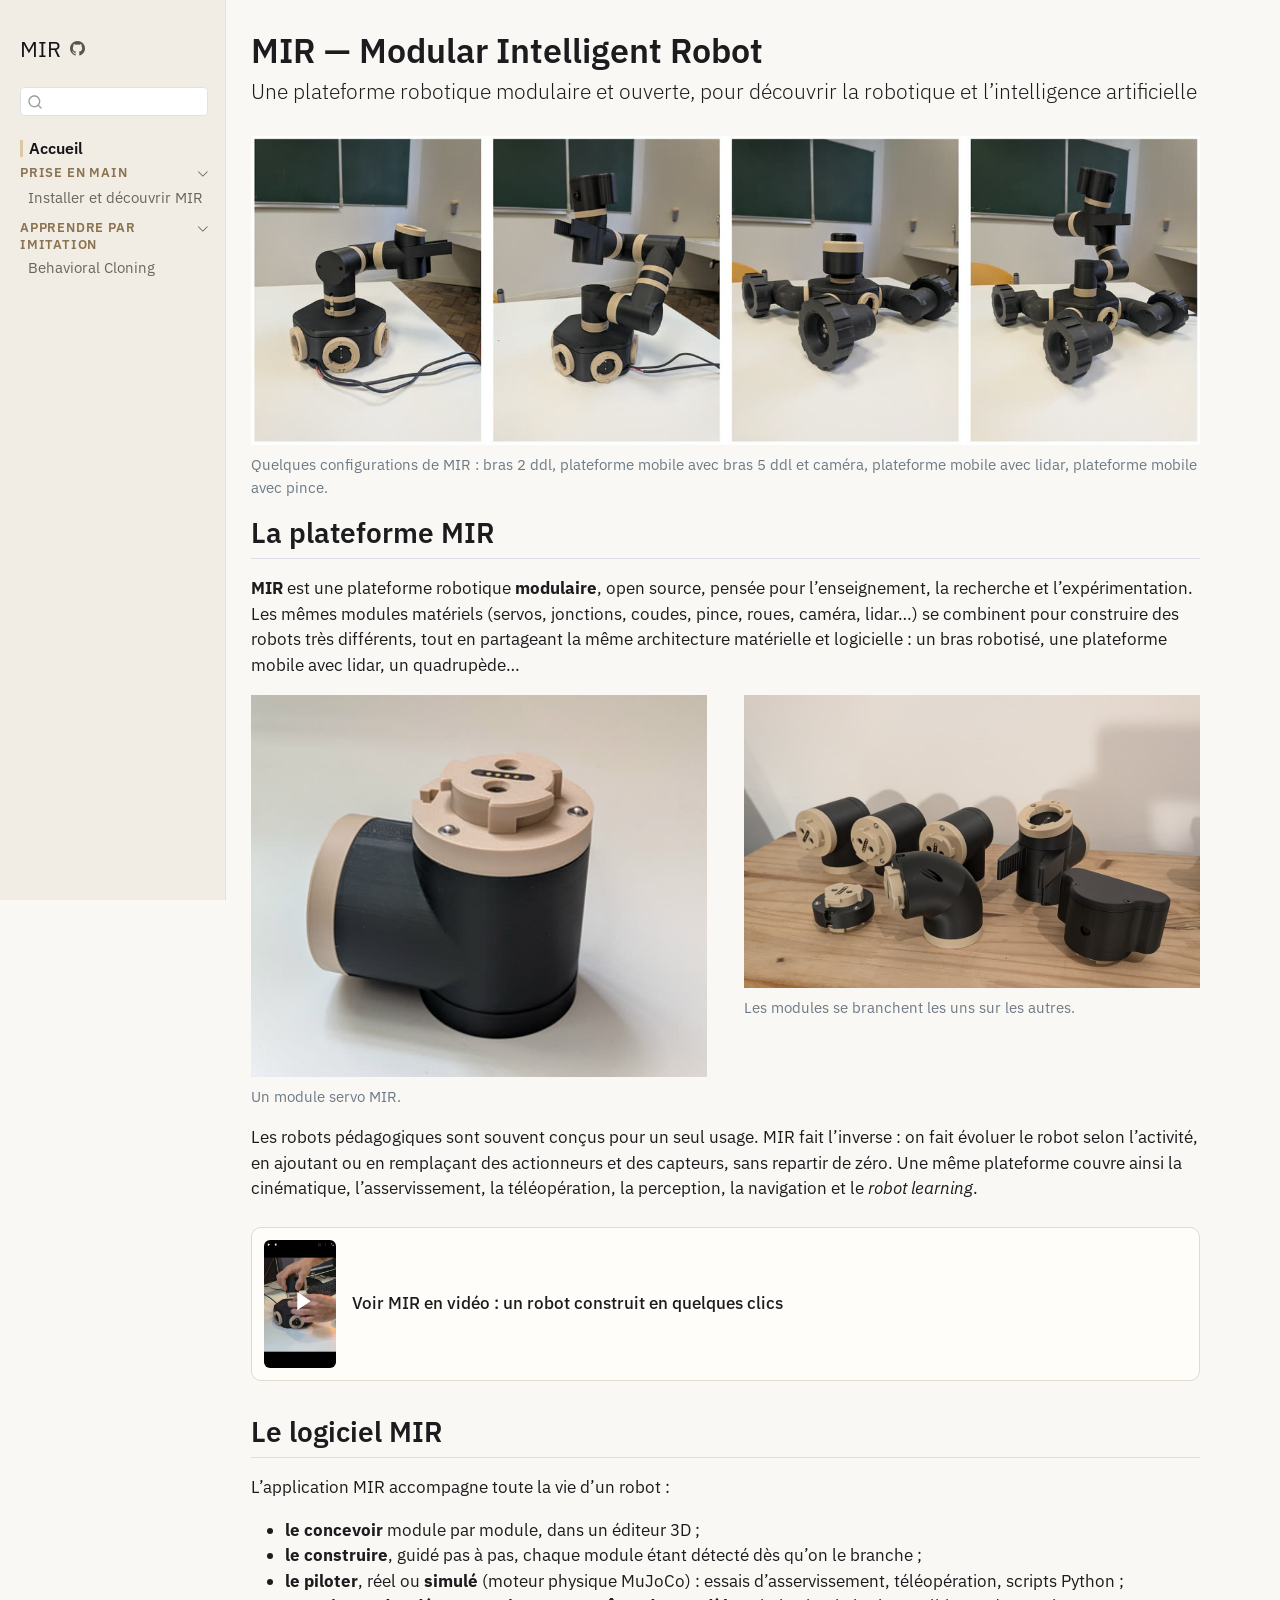
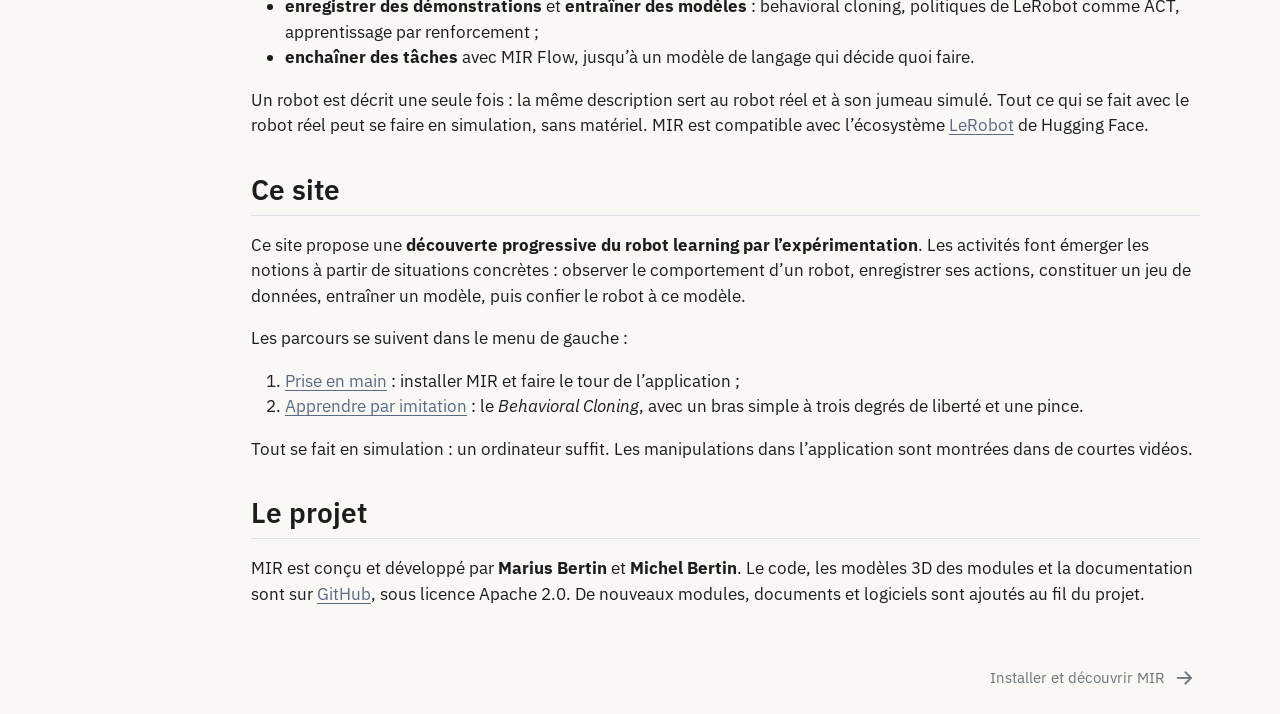
==== index.html @ 335e4a7c "Site internet de MIR (généré par Quarto depuis mir/site)" ====
<!DOCTYPE html>
<html xmlns="http://www.w3.org/1999/xhtml" lang="fr" xml:lang="fr"><head>

<meta charset="utf-8">
<meta name="generator" content="quarto-1.10.19">

<meta name="viewport" content="width=device-width, initial-scale=1.0, user-scalable=yes">


<title>MIR — Modular Intelligent Robot – MIR</title>
<style>
/* Default styles provided by pandoc.
** See https://pandoc.org/MANUAL.html#variables-for-html for config info.
*/
span.smallcaps{font-variant: small-caps;}
div.columns{display: flex; gap: 1.5em;}
div.column{flex: auto;}
@media screen {
div.columns{gap: min(4vw, 1.5em);}
div.column{overflow-x: auto;}
}
div.hanging-indent{margin-left: 1.5em; text-indent: -1.5em;}
ul.task-list{list-style: none;}
ul.task-list li input[type="checkbox"] {
  width: 0.8em;
  margin: 0 0.8em 0.2em -1em; /* quarto-specific, see https://github.com/quarto-dev/quarto-cli/issues/4556 */ 
  vertical-align: middle;
}
</style>


<script src="site_libs/quarto-nav/quarto-nav.js"></script>
<script src="site_libs/quarto-nav/headroom.min.js"></script>
<script src="site_libs/clipboard/clipboard.min.js"></script>
<script src="site_libs/quarto-search/autocomplete.umd.js"></script>
<script src="site_libs/quarto-search/fuse.min.js"></script>
<script src="site_libs/quarto-search/quarto-search.js"></script>
<meta name="quarto:offset" content="./">
<link href="./prise-en-main.html" rel="next">
<script src="site_libs/quarto-html/quarto.js" type="module"></script>
<script src="site_libs/quarto-html/tabsets/tabsets.js" type="module"></script>
<script src="site_libs/quarto-html/popper.min.js"></script>
<script src="site_libs/quarto-html/tippy.umd.min.js"></script>
<script src="site_libs/quarto-html/anchor.min.js"></script>
<link href="site_libs/quarto-html/tippy.css" rel="stylesheet">
<link href="site_libs/quarto-html/quarto-syntax-highlighting-bf27225e3a48a9273f3daa8f8e829971.css" rel="stylesheet" id="quarto-text-highlighting-styles">
<script src="site_libs/bootstrap/bootstrap.min.js"></script>
<link href="site_libs/bootstrap/bootstrap-icons.css" rel="stylesheet">
<link href="site_libs/bootstrap/bootstrap-1bdbca75b362e6c5a8c09207907ff998.min.css" rel="stylesheet" append-hash="true" id="quarto-bootstrap" data-mode="light">
<script id="quarto-search-options" type="application/json">{
  "location": "sidebar",
  "copy-button": false,
  "collapse-after": 3,
  "panel-placement": "start",
  "type": "textbox",
  "limit": 50,
  "keyboard-shortcut": [
    "f",
    "/",
    "s"
  ],
  "show-item-context": false,
  "language": {
    "search-no-results-text": "Pas de résultats",
    "search-matching-documents-text": "documents trouvés",
    "search-copy-link-title": "Copier le lien vers la recherche",
    "search-hide-matches-text": "Cacher les correspondances additionnelles",
    "search-more-match-text": "correspondance de plus dans ce document",
    "search-more-matches-text": "correspondances de plus dans ce document",
    "search-clear-button-title": "Effacer",
    "search-text-placeholder": "",
    "search-detached-cancel-button-title": "Annuler",
    "search-submit-button-title": "Envoyer",
    "search-label": "Recherche"
  }
}</script>


<link rel="stylesheet" href="styles.css">
</head>

<body class="nav-sidebar docked fullcontent quarto-light">

<div id="quarto-search-results"></div>
  <header id="quarto-header" class="headroom fixed-top">
  <nav class="quarto-secondary-nav">
    <div class="container-fluid d-flex">
      <button type="button" class="quarto-btn-toggle btn" data-bs-toggle="collapse" role="button" data-bs-target=".quarto-sidebar-collapse-item" aria-controls="quarto-sidebar" aria-expanded="false" aria-label="Basculer la barre latérale" onclick="if (window.quartoToggleHeadroom) { window.quartoToggleHeadroom(); }">
        <i class="bi bi-layout-text-sidebar-reverse"></i>
      </button>
        <nav class="quarto-page-breadcrumbs" aria-label="breadcrumb"><ol class="breadcrumb"><li class="breadcrumb-item"><a href="./index.html">Accueil</a></li></ol></nav>
        <a class="flex-grow-1" role="navigation" data-bs-toggle="collapse" data-bs-target=".quarto-sidebar-collapse-item" aria-controls="quarto-sidebar" aria-expanded="false" aria-label="Basculer la barre latérale" onclick="if (window.quartoToggleHeadroom) { window.quartoToggleHeadroom(); }">      
        </a>
      <button type="button" class="btn quarto-search-button" aria-label="Recherche" onclick="window.quartoOpenSearch();">
        <i class="bi bi-search"></i>
      </button>
    </div>
  </nav>
</header>
<!-- content -->
<div id="quarto-content" class="quarto-container page-columns page-rows-contents page-layout-article">
<!-- sidebar -->
  <nav id="quarto-sidebar" class="sidebar collapse collapse-horizontal quarto-sidebar-collapse-item sidebar-navigation docked overflow-auto">
    <div class="pt-lg-2 mt-2 text-left sidebar-header">
    <div class="sidebar-title mb-0 py-0">
      <a href="./">MIR</a> 
        <div class="sidebar-tools-main">
    <a href="https://github.com/MariusBrtn/mir" title="Code source" class="quarto-navigation-tool px-1" aria-label="Code source"><i class="bi bi-github"></i></a>
</div>
    </div>
      </div>
        <div class="mt-2 flex-shrink-0 align-items-center">
        <div class="sidebar-search">
        <div id="quarto-search" class="" title="Recherche"></div>
        </div>
        </div>
    <div class="sidebar-menu-container"> 
    <ul class="list-unstyled mt-1">
        <li class="sidebar-item">
  <div class="sidebar-item-container"> 
  <a href="./index.html" class="sidebar-item-text sidebar-link active">
 <span class="menu-text">Accueil</span></a>
  </div>
</li>
        <li class="sidebar-item sidebar-item-section">
      <div class="sidebar-item-container"> 
            <a class="sidebar-item-text sidebar-link text-start" data-bs-toggle="collapse" data-bs-target="#quarto-sidebar-section-1" role="navigation" aria-expanded="true">
 <span class="menu-text">Prise en main</span></a>
          <a class="sidebar-item-toggle text-start" data-bs-toggle="collapse" data-bs-target="#quarto-sidebar-section-1" role="navigation" aria-expanded="true" aria-label="Basculer la section">
            <i class="bi bi-chevron-right ms-2"></i>
          </a> 
      </div>
      <ul id="quarto-sidebar-section-1" class="collapse list-unstyled sidebar-section depth1 show">  
          <li class="sidebar-item">
  <div class="sidebar-item-container"> 
  <a href="./prise-en-main.html" class="sidebar-item-text sidebar-link">
 <span class="menu-text">Installer et découvrir MIR</span></a>
  </div>
</li>
      </ul>
  </li>
        <li class="sidebar-item sidebar-item-section">
      <div class="sidebar-item-container"> 
            <a class="sidebar-item-text sidebar-link text-start" data-bs-toggle="collapse" data-bs-target="#quarto-sidebar-section-2" role="navigation" aria-expanded="true">
 <span class="menu-text">Apprendre par imitation</span></a>
          <a class="sidebar-item-toggle text-start" data-bs-toggle="collapse" data-bs-target="#quarto-sidebar-section-2" role="navigation" aria-expanded="true" aria-label="Basculer la section">
            <i class="bi bi-chevron-right ms-2"></i>
          </a> 
      </div>
      <ul id="quarto-sidebar-section-2" class="collapse list-unstyled sidebar-section depth1 show">  
          <li class="sidebar-item">
  <div class="sidebar-item-container"> 
  <a href="./behavioral-cloning.html" class="sidebar-item-text sidebar-link">
 <span class="menu-text">Behavioral Cloning</span></a>
  </div>
</li>
      </ul>
  </li>
    </ul>
    </div>
</nav>
<div id="quarto-sidebar-glass" class="quarto-sidebar-collapse-item" data-bs-toggle="collapse" data-bs-target=".quarto-sidebar-collapse-item"></div>
<!-- margin-sidebar -->
    
<!-- main -->
<main class="content" id="quarto-document-content">

<header id="title-block-header" class="quarto-title-block default">
<div class="quarto-title">
<h1 class="title">MIR — Modular Intelligent Robot</h1>
<p class="subtitle lead">Une plateforme robotique modulaire et ouverte, pour découvrir la robotique et l’intelligence artificielle</p>
</div>



<div class="quarto-title-meta">

    
  
    
  </div>
  


</header>


<div class="quarto-figure quarto-figure-center">
<figure class="figure">
<p><img src="images/configurations.jpg" class="img-fluid figure-img"></p>
<figcaption>Quelques configurations de MIR : bras 2 ddl, plateforme mobile avec bras 5 ddl et caméra, plateforme mobile avec lidar, plateforme mobile avec pince.</figcaption>
</figure>
</div>
<section id="la-plateforme-mir" class="level2">
<h2 class="anchored" data-anchor-id="la-plateforme-mir">La plateforme MIR</h2>
<p><strong>MIR</strong> est une plateforme robotique <strong>modulaire</strong>, open source, pensée pour l’enseignement, la recherche et l’expérimentation. Les mêmes modules matériels (servos, jonctions, coudes, pince, roues, caméra, lidar…) se combinent pour construire des robots très différents, tout en partageant la même architecture matérielle et logicielle : un bras robotisé, une plateforme mobile avec lidar, un quadrupède…</p>
<div class="columns">
<div class="column" style="width:48%;">
<div class="quarto-figure quarto-figure-center">
<figure class="figure">
<p><img src="images/module.jpg" class="img-fluid figure-img"></p>
<figcaption>Un module servo MIR.</figcaption>
</figure>
</div>
</div><div class="column" style="width:4%;">

</div><div class="column" style="width:48%;">
<div class="quarto-figure quarto-figure-center">
<figure class="figure">
<p><img src="images/modules.jpg" class="img-fluid figure-img"></p>
<figcaption>Les modules se branchent les uns sur les autres.</figcaption>
</figure>
</div>
</div>
</div>
<p>Les robots pédagogiques sont souvent conçus pour un seul usage. MIR fait l’inverse : on fait évoluer le robot selon l’activité, en ajoutant ou en remplaçant des actionneurs et des capteurs, sans repartir de zéro. Une même plateforme couvre ainsi la cinématique, l’asservissement, la téléopération, la perception, la navigation et le <em>robot learning</em>.</p>
<p><a href="https://youtube.com/shorts/KHZeTSOmVA4" class="video-presentation"> <img src="images/video_presentation.jpg" alt="Vidéo de présentation de MIR"> <span>Voir MIR en vidéo : un robot construit en quelques clics</span> </a></p>
</section>
<section id="le-logiciel-mir" class="level2">
<h2 class="anchored" data-anchor-id="le-logiciel-mir">Le logiciel MIR</h2>
<p>L’application MIR accompagne toute la vie d’un robot :</p>
<ul>
<li><strong>le concevoir</strong> module par module, dans un éditeur 3D ;</li>
<li><strong>le construire</strong>, guidé pas à pas, chaque module étant détecté dès qu’on le branche ;</li>
<li><strong>le piloter</strong>, réel ou <strong>simulé</strong> (moteur physique MuJoCo) : essais d’asservissement, téléopération, scripts Python ;</li>
<li><strong>enregistrer des démonstrations</strong> et <strong>entraîner des modèles</strong> : behavioral cloning, politiques de LeRobot comme ACT, apprentissage par renforcement ;</li>
<li><strong>enchaîner des tâches</strong> avec MIR Flow, jusqu’à un modèle de langage qui décide quoi faire.</li>
</ul>
<p>Un robot est décrit une seule fois : la même description sert au robot réel et à son jumeau simulé. Tout ce qui se fait avec le robot réel peut se faire en simulation, sans matériel. MIR est compatible avec l’écosystème <a href="https://github.com/huggingface/lerobot">LeRobot</a> de Hugging Face.</p>
</section>
<section id="ce-site" class="level2">
<h2 class="anchored" data-anchor-id="ce-site">Ce site</h2>
<p>Ce site propose une <strong>découverte progressive du robot learning par l’expérimentation</strong>. Les activités font émerger les notions à partir de situations concrètes : observer le comportement d’un robot, enregistrer ses actions, constituer un jeu de données, entraîner un modèle, puis confier le robot à ce modèle.</p>
<p>Les parcours se suivent dans le menu de gauche :</p>
<ol type="1">
<li><strong><a href="./prise-en-main.html">Prise en main</a></strong> : installer MIR et faire le tour de l’application ;</li>
<li><strong><a href="./behavioral-cloning.html">Apprendre par imitation</a></strong> : le <em>Behavioral Cloning</em>, avec un bras simple à trois degrés de liberté et une pince.</li>
</ol>
<p>Tout se fait en simulation : un ordinateur suffit. Les manipulations dans l’application sont montrées dans de courtes vidéos.</p>
</section>
<section id="le-projet" class="level2">
<h2 class="anchored" data-anchor-id="le-projet">Le projet</h2>
<p>MIR est conçu et développé par <strong>Marius Bertin</strong> et <strong>Michel Bertin</strong>. Le code, les modèles 3D des modules et la documentation sont sur <a href="https://github.com/MariusBrtn/mir">GitHub</a>, sous licence Apache 2.0. De nouveaux modules, documents et logiciels sont ajoutés au fil du projet.</p>


</section>

</main> <!-- /main -->
<script id="quarto-html-after-body" type="application/javascript">
  window.document.addEventListener("DOMContentLoaded", function (event) {
    const icon = "";
    const anchorJS = new window.AnchorJS();
    anchorJS.options = {
      placement: 'right',
      icon: icon
    };
    anchorJS.add('.anchored');
    const isCodeAnnotation = (el) => {
      for (const clz of el.classList) {
        if (clz.startsWith('code-annotation-')) {                     
          return true;
        }
      }
      return false;
    }
    const onCopySuccess = function(e) {
      // button target
      const button = e.trigger;
      // don't keep focus
      button.blur();
      // flash "checked"
      button.classList.add('code-copy-button-checked');
      var currentTitle = button.getAttribute("title");
      button.setAttribute("title", "Copié");
      let tooltip;
      if (window.bootstrap) {
        button.setAttribute("data-bs-toggle", "tooltip");
        button.setAttribute("data-bs-placement", "left");
        button.setAttribute("data-bs-title", "Copié");
        tooltip = new bootstrap.Tooltip(button, 
          { trigger: "manual", 
            customClass: "code-copy-button-tooltip",
            offset: [0, -8]});
        tooltip.show();    
      }
      setTimeout(function() {
        if (tooltip) {
          tooltip.hide();
          button.removeAttribute("data-bs-title");
          button.removeAttribute("data-bs-toggle");
          button.removeAttribute("data-bs-placement");
        }
        button.setAttribute("title", currentTitle);
        button.classList.remove('code-copy-button-checked');
      }, 1000);
      // clear code selection
      e.clearSelection();
    }
    const getTextToCopy = function(trigger) {
      const outerScaffold = trigger.parentElement.cloneNode(true);
      const codeEl = outerScaffold.querySelector('code');
      for (const childEl of codeEl.children) {
        if (isCodeAnnotation(childEl)) {
          childEl.remove();
        }
      }
      return codeEl.innerText;
    }
    const clipboard = new window.ClipboardJS('.code-copy-button:not([data-in-quarto-modal])', {
      text: getTextToCopy
    });
    clipboard.on('success', onCopySuccess);
    if (window.document.getElementById('quarto-embedded-source-code-modal')) {
      const clipboardModal = new window.ClipboardJS('.code-copy-button[data-in-quarto-modal]', {
        text: getTextToCopy,
        container: window.document.getElementById('quarto-embedded-source-code-modal')
      });
      clipboardModal.on('success', onCopySuccess);
    }
      var localhostRegex = new RegExp(/^(?:http|https):\/\/localhost\:?[0-9]*\//);
      var mailtoRegex = new RegExp(/^mailto:/);
        var filterRegex = new RegExp('/' + window.location.host + '/');
      var isInternal = (href) => {
          return filterRegex.test(href) || localhostRegex.test(href) || mailtoRegex.test(href);
      }
      // Inspect non-navigation links and adorn them if external
     var links = window.document.querySelectorAll('a[href]:not(.nav-link):not(.navbar-brand):not(.toc-action):not(.sidebar-link):not(.sidebar-item-toggle):not(.pagination-link):not(.no-external):not([aria-hidden]):not(.dropdown-item):not(.quarto-navigation-tool):not(.about-link)');
      for (var i=0; i<links.length; i++) {
        const link = links[i];
        if (!isInternal(link.href)) {
          // undo the damage that might have been done by quarto-nav.js in the case of
          // links that we want to consider external
          if (link.dataset.originalHref !== undefined) {
            link.href = link.dataset.originalHref;
          }
        }
      }
    function tippyHover(el, contentFn, onTriggerFn, onUntriggerFn) {
      const config = {
        allowHTML: true,
        maxWidth: 500,
        delay: 100,
        arrow: false,
        appendTo: function(el) {
            return el.parentElement;
        },
        interactive: true,
        interactiveBorder: 10,
        theme: 'quarto',
        placement: 'bottom-start',
      };
      if (contentFn) {
        config.content = contentFn;
      }
      if (onTriggerFn) {
        config.onTrigger = onTriggerFn;
      }
      if (onUntriggerFn) {
        config.onUntrigger = onUntriggerFn;
      }
      window.tippy(el, config); 
    }
    const noterefs = window.document.querySelectorAll('a[role="doc-noteref"]');
    for (var i=0; i<noterefs.length; i++) {
      const ref = noterefs[i];
      tippyHover(ref, function() {
        // use id or data attribute instead here
        let href = ref.getAttribute('data-footnote-href') || ref.getAttribute('href');
        try { href = new URL(href).hash; } catch {}
        const id = href.replace(/^#\/?/, "");
        const note = window.document.getElementById(id);
        if (note) {
          return note.innerHTML;
        } else {
          return "";
        }
      });
    }
    const xrefs = window.document.querySelectorAll('a.quarto-xref');
    const processXRef = (id, note) => {
      // Strip column container classes
      const stripColumnClz = (el) => {
        el.classList.remove("page-full", "page-columns");
        if (el.children) {
          for (const child of el.children) {
            stripColumnClz(child);
          }
        }
      }
      stripColumnClz(note)
      if (id === null || id.startsWith('sec-')) {
        // Special case sections, only their first couple elements
        const container = document.createElement("div");
        if (note.children && note.children.length > 2) {
          container.appendChild(note.children[0].cloneNode(true));
          for (let i = 1; i < note.children.length; i++) {
            const child = note.children[i];
            if (child.tagName === "P" && child.innerText === "") {
              continue;
            } else {
              container.appendChild(child.cloneNode(true));
              break;
            }
          }
          if (window.Quarto?.typesetMath) {
            window.Quarto.typesetMath(container);
          }
          return container.innerHTML
        } else {
          if (window.Quarto?.typesetMath) {
            window.Quarto.typesetMath(note);
          }
          return note.innerHTML;
        }
      } else {
        // Remove any anchor links if they are present
        const anchorLink = note.querySelector('a.anchorjs-link');
        if (anchorLink) {
          anchorLink.remove();
        }
        if (window.Quarto?.typesetMath) {
          window.Quarto.typesetMath(note);
        }
        if (note.classList.contains("callout")) {
          return note.outerHTML;
        } else {
          return note.innerHTML;
        }
      }
    }
    for (var i=0; i<xrefs.length; i++) {
      const xref = xrefs[i];
      tippyHover(xref, undefined, function(instance) {
        instance.disable();
        let url = xref.getAttribute('href');
        let hash = undefined; 
        if (url.startsWith('#')) {
          hash = url;
        } else {
          try { hash = new URL(url).hash; } catch {}
        }
        if (hash) {
          const id = hash.replace(/^#\/?/, "");
          const note = window.document.getElementById(id);
          if (note !== null) {
            try {
              const html = processXRef(id, note.cloneNode(true));
              instance.setContent(html);
            } finally {
              instance.enable();
              instance.show();
            }
          } else {
            // See if we can fetch this
            fetch(url.split('#')[0])
            .then(res => res.text())
            .then(html => {
              const parser = new DOMParser();
              const htmlDoc = parser.parseFromString(html, "text/html");
              const note = htmlDoc.getElementById(id);
              if (note !== null) {
                const html = processXRef(id, note);
                instance.setContent(html);
              } 
            }).finally(() => {
              instance.enable();
              instance.show();
            });
          }
        } else {
          // See if we can fetch a full url (with no hash to target)
          // This is a special case and we should probably do some content thinning / targeting
          fetch(url)
          .then(res => res.text())
          .then(html => {
            const parser = new DOMParser();
            const htmlDoc = parser.parseFromString(html, "text/html");
            const note = htmlDoc.querySelector('main.content');
            if (note !== null) {
              // This should only happen for chapter cross references
              // (since there is no id in the URL)
              // remove the first header
              if (note.children.length > 0 && note.children[0].tagName === "HEADER") {
                note.children[0].remove();
              }
              const html = processXRef(null, note);
              instance.setContent(html);
            } 
          }).finally(() => {
            instance.enable();
            instance.show();
          });
        }
      }, function(instance) {
      });
    }
        let selectedAnnoteEl;
        const selectorForAnnotation = ( cell, annotation) => {
          let cellAttr = 'data-code-cell="' + cell + '"';
          let lineAttr = 'data-code-annotation="' +  annotation + '"';
          const selector = 'span[' + cellAttr + '][' + lineAttr + ']';
          return selector;
        }
        const selectCodeLines = (annoteEl) => {
          const doc = window.document;
          const targetCell = annoteEl.getAttribute("data-target-cell");
          const targetAnnotation = annoteEl.getAttribute("data-target-annotation");
          const annoteSpan = window.document.querySelector(selectorForAnnotation(targetCell, targetAnnotation));
          const lines = annoteSpan.getAttribute("data-code-lines").split(",");
          const lineIds = lines.map((line) => {
            return targetCell + "-" + line;
          })
          let top = null;
          let height = null;
          let parent = null;
          if (lineIds.length > 0) {
              //compute the position of the single el (top and bottom and make a div)
              const el = window.document.getElementById(lineIds[0]);
              top = el.offsetTop;
              height = el.offsetHeight;
              parent = el.parentElement.parentElement;
            if (lineIds.length > 1) {
              const lastEl = window.document.getElementById(lineIds[lineIds.length - 1]);
              const bottom = lastEl.offsetTop + lastEl.offsetHeight;
              height = bottom - top;
            }
            if (top !== null && height !== null && parent !== null) {
              // cook up a div (if necessary) and position it 
              let div = window.document.getElementById("code-annotation-line-highlight");
              if (div === null) {
                div = window.document.createElement("div");
                div.setAttribute("id", "code-annotation-line-highlight");
                div.style.position = 'absolute';
                parent.appendChild(div);
              }
              div.style.top = top - 2 + "px";
              div.style.height = height + 4 + "px";
              div.style.left = 0;
              let gutterDiv = window.document.getElementById("code-annotation-line-highlight-gutter");
              if (gutterDiv === null) {
                gutterDiv = window.document.createElement("div");
                gutterDiv.setAttribute("id", "code-annotation-line-highlight-gutter");
                gutterDiv.style.position = 'absolute';
                const codeCell = window.document.getElementById(targetCell);
                const gutter = codeCell.querySelector('.code-annotation-gutter');
                gutter.appendChild(gutterDiv);
              }
              gutterDiv.style.top = top - 2 + "px";
              gutterDiv.style.height = height + 4 + "px";
            }
            selectedAnnoteEl = annoteEl;
          }
        };
        const unselectCodeLines = () => {
          const elementsIds = ["code-annotation-line-highlight", "code-annotation-line-highlight-gutter"];
          elementsIds.forEach((elId) => {
            const div = window.document.getElementById(elId);
            if (div) {
              div.remove();
            }
          });
          selectedAnnoteEl = undefined;
        };
          // Handle positioning of the toggle
      window.addEventListener(
        "resize",
        throttle(() => {
          elRect = undefined;
          if (selectedAnnoteEl) {
            selectCodeLines(selectedAnnoteEl);
          }
        }, 10)
      );
      function throttle(fn, ms) {
      let throttle = false;
      let timer;
        return (...args) => {
          if(!throttle) { // first call gets through
              fn.apply(this, args);
              throttle = true;
          } else { // all the others get throttled
              if(timer) clearTimeout(timer); // cancel #2
              timer = setTimeout(() => {
                fn.apply(this, args);
                timer = throttle = false;
              }, ms);
          }
        };
      }
        // Attach click handler to the DT
        const annoteDls = window.document.querySelectorAll('dt[data-target-cell]');
        for (const annoteDlNode of annoteDls) {
          annoteDlNode.addEventListener('click', (event) => {
            const clickedEl = event.target;
            if (clickedEl !== selectedAnnoteEl) {
              unselectCodeLines();
              const activeEl = window.document.querySelector('dt[data-target-cell].code-annotation-active');
              if (activeEl) {
                activeEl.classList.remove('code-annotation-active');
              }
              selectCodeLines(clickedEl);
              clickedEl.classList.add('code-annotation-active');
            } else {
              // Unselect the line
              unselectCodeLines();
              clickedEl.classList.remove('code-annotation-active');
            }
          });
        }
    const findCites = (el) => {
      const parentEl = el.parentElement;
      if (parentEl) {
        const cites = parentEl.dataset.cites;
        if (cites) {
          return {
            el,
            cites: cites.split(' ')
          };
        } else {
          return findCites(el.parentElement)
        }
      } else {
        return undefined;
      }
    };
    var bibliorefs = window.document.querySelectorAll('a[role="doc-biblioref"]');
    for (var i=0; i<bibliorefs.length; i++) {
      const ref = bibliorefs[i];
      const citeInfo = findCites(ref);
      if (citeInfo) {
        tippyHover(citeInfo.el, function() {
          var popup = window.document.createElement('div');
          citeInfo.cites.forEach(function(cite) {
            var citeDiv = window.document.createElement('div');
            citeDiv.classList.add('hanging-indent');
            citeDiv.classList.add('csl-entry');
            var biblioDiv = window.document.getElementById('ref-' + cite);
            if (biblioDiv) {
              citeDiv.innerHTML = biblioDiv.innerHTML;
            }
            popup.appendChild(citeDiv);
          });
          return popup.innerHTML;
        });
      }
    }
  });
  </script>
<nav class="page-navigation">
  <div class="nav-page nav-page-previous">
  </div>
  <div class="nav-page nav-page-next">
      <a href="./prise-en-main.html" class="pagination-link" aria-label="Installer et découvrir MIR">
        <span class="nav-page-text">Installer et découvrir MIR</span> <i class="bi bi-arrow-right-short"></i>
      </a>
  </div>
</nav>
</div> <!-- /content -->




</body></html>
---- site_libs/quarto-html/tippy.css ----
.tippy-box[data-animation=fade][data-state=hidden]{opacity:0}[data-tippy-root]{max-width:calc(100vw - 10px)}.tippy-box{position:relative;background-color:#333;color:#fff;border-radius:4px;font-size:14px;line-height:1.4;white-space:normal;outline:0;transition-property:transform,visibility,opacity}.tippy-box[data-placement^=top]>.tippy-arrow{bottom:0}.tippy-box[data-placement^=top]>.tippy-arrow:before{bottom:-7px;left:0;border-width:8px 8px 0;border-top-color:initial;transform-origin:center top}.tippy-box[data-placement^=bottom]>.tippy-arrow{top:0}.tippy-box[data-placement^=bottom]>.tippy-arrow:before{top:-7px;left:0;border-width:0 8px 8px;border-bottom-color:initial;transform-origin:center bottom}.tippy-box[data-placement^=left]>.tippy-arrow{right:0}.tippy-box[data-placement^=left]>.tippy-arrow:before{border-width:8px 0 8px 8px;border-left-color:initial;right:-7px;transform-origin:center left}.tippy-box[data-placement^=right]>.tippy-arrow{left:0}.tippy-box[data-placement^=right]>.tippy-arrow:before{left:-7px;border-width:8px 8px 8px 0;border-right-color:initial;transform-origin:center right}.tippy-box[data-inertia][data-state=visible]{transition-timing-function:cubic-bezier(.54,1.5,.38,1.11)}.tippy-arrow{width:16px;height:16px;color:#333}.tippy-arrow:before{content:"";position:absolute;border-color:transparent;border-style:solid}.tippy-content{position:relative;padding:5px 9px;z-index:1}
---- site_libs/quarto-html/quarto-syntax-highlighting-bf27225e3a48a9273f3daa8f8e829971.css ----
/* quarto syntax highlight colors */
:root {
  --quarto-hl-ot-color: #003B4F;
  --quarto-hl-at-color: #657422;
  --quarto-hl-ss-color: #20794D;
  --quarto-hl-an-color: #5E5E5E;
  --quarto-hl-fu-color: #4758AB;
  --quarto-hl-st-color: #20794D;
  --quarto-hl-cf-color: #003B4F;
  --quarto-hl-op-color: #5E5E5E;
  --quarto-hl-er-color: #AD0000;
  --quarto-hl-bn-color: #AD0000;
  --quarto-hl-al-color: #AD0000;
  --quarto-hl-va-color: #111111;
  --quarto-hl-bu-color: inherit;
  --quarto-hl-ex-color: inherit;
  --quarto-hl-pp-color: #AD0000;
  --quarto-hl-in-color: #5E5E5E;
  --quarto-hl-vs-color: #20794D;
  --quarto-hl-wa-color: #5E5E5E;
  --quarto-hl-do-color: #5E5E5E;
  --quarto-hl-im-color: #00769E;
  --quarto-hl-ch-color: #20794D;
  --quarto-hl-dt-color: #AD0000;
  --quarto-hl-fl-color: #AD0000;
  --quarto-hl-co-color: #5E5E5E;
  --quarto-hl-cv-color: #5E5E5E;
  --quarto-hl-cn-color: #8f5902;
  --quarto-hl-sc-color: #5E5E5E;
  --quarto-hl-dv-color: #AD0000;
  --quarto-hl-kw-color: #003B4F;
}

/* other quarto variables */
:root {
  --quarto-font-monospace: SFMono-Regular, Menlo, Monaco, Consolas, "Liberation Mono", "Courier New", monospace;
}

/* syntax highlight based on Pandoc's rules */
pre > code.sourceCode > span {
  color: #003B4F;
}

code.sourceCode > span {
  color: #003B4F;
}

div.sourceCode,
div.sourceCode pre.sourceCode {
  color: #003B4F;
}

/* Normal */
code span {
  color: #003B4F;
}

/* Alert */
code span.al {
  color: #AD0000;
  font-style: inherit;
}

/* Annotation */
code span.an {
  color: #5E5E5E;
  font-style: inherit;
}

/* Attribute */
code span.at {
  color: #657422;
  font-style: inherit;
}

/* BaseN */
code span.bn {
  color: #AD0000;
  font-style: inherit;
}

/* BuiltIn */
code span.bu {
  font-style: inherit;
}

/* ControlFlow */
code span.cf {
  color: #003B4F;
  font-weight: bold;
  font-style: inherit;
}

/* Char */
code span.ch {
  color: #20794D;
  font-style: inherit;
}

/* Constant */
code span.cn {
  color: #8f5902;
  font-style: inherit;
}

/* Comment */
code span.co {
  color: #5E5E5E;
  font-style: inherit;
}

/* CommentVar */
code span.cv {
  color: #5E5E5E;
  font-style: italic;
}

/* Documentation */
code span.do {
  color: #5E5E5E;
  font-style: italic;
}

/* DataType */
code span.dt {
  color: #AD0000;
  font-style: inherit;
}

/* DecVal */
code span.dv {
  color: #AD0000;
  font-style: inherit;
}

/* Error */
code span.er {
  color: #AD0000;
  font-style: inherit;
}

/* Extension */
code span.ex {
  font-style: inherit;
}

/* Float */
code span.fl {
  color: #AD0000;
  font-style: inherit;
}

/* Function */
code span.fu {
  color: #4758AB;
  font-style: inherit;
}

/* Import */
code span.im {
  color: #00769E;
  font-style: inherit;
}

/* Information */
code span.in {
  color: #5E5E5E;
  font-style: inherit;
}

/* Keyword */
code span.kw {
  color: #003B4F;
  font-weight: bold;
  font-style: inherit;
}

/* Operator */
code span.op {
  color: #5E5E5E;
  font-style: inherit;
}

/* Other */
code span.ot {
  color: #003B4F;
  font-style: inherit;
}

/* Preprocessor */
code span.pp {
  color: #AD0000;
  font-style: inherit;
}

/* SpecialChar */
code span.sc {
  color: #5E5E5E;
  font-style: inherit;
}

/* SpecialString */
code span.ss {
  color: #20794D;
  font-style: inherit;
}

/* String */
code span.st {
  color: #20794D;
  font-style: inherit;
}

/* Variable */
code span.va {
  color: #111111;
  font-style: inherit;
}

/* VerbatimString */
code span.vs {
  color: #20794D;
  font-style: inherit;
}

/* Warning */
code span.wa {
  color: #5E5E5E;
  font-style: italic;
}

.prevent-inlining {
  content: "</";
}

/*# sourceMappingURL=8be38f48d34c45af72792cbd699585e7.css.map */
---- styles.css ----
/* Charte « Atelier » : PLA noir et sable, bleu ardoise de la marque */
@import url("https://fonts.googleapis.com/css2?family=IBM+Plex+Sans:wght@400;500;600&family=IBM+Plex+Mono&display=swap");

:root {
  --ink: #141417;
  --sand: #DEC7A3;
  --sand-dark: #8A7350;
  --slate: #5A6B85;
  --window: #FAF8F4;
  --surface: #FFFDF9;
  --panel: #F2EDE4;
  --border: #E2DACD;
  --text: #1C1C1F;
  --muted: #6B655C;
}

body {
  background: var(--window);
  color: var(--text);
  font-family: "IBM Plex Sans", "Inter", system-ui, sans-serif;
}
code, pre { font-family: "IBM Plex Mono", Menlo, monospace; }
a { color: var(--slate); }
/* --- Menu de gauche : le parcours --- */
.sidebar { background: var(--panel) !important; border-right: 1px solid var(--border); }
.sidebar .sidebar-title { color: var(--ink); font-weight: 600; }
.sidebar .sidebar-subtitle { color: var(--muted); }
.sidebar .sidebar-section .sidebar-item-text { color: var(--muted); }
.sidebar .sidebar-item-section > .sidebar-item-container .sidebar-item-text {
  text-transform: uppercase; letter-spacing: 0.06em; font-size: 0.78rem; font-weight: 600; color: var(--sand-dark);
}
.sidebar .sidebar-link { color: var(--text); }
.sidebar .sidebar-link:hover { color: var(--ink); }
.sidebar .sidebar-link.active, .sidebar .sidebar-link.active .menu-text {
  color: var(--ink) !important; font-weight: 600;
}
.sidebar .sidebar-link.active { border-left: 3px solid var(--sand); padding-left: 6px; }

/* --- Vignette de la vidéo de présentation --- */
.video-presentation {
  display: flex; align-items: center; gap: 16px; margin: 1.5rem 0; padding: 12px;
  background: var(--surface); border: 1px solid var(--border); border-radius: 10px;
  text-decoration: none; color: var(--text);
}
.video-presentation:hover { border-color: var(--border-strong, #CFC4B2); background: var(--panel); }
.video-presentation img { width: 72px; border-radius: 6px; }
.video-presentation span { font-weight: 500; }

/* Encadrés « À retenir » : sable plutôt que le rouge par défaut */
.callout.callout-style-default.callout-important {
  border-left-color: var(--sand-dark);
  background: var(--surface);
}
.callout-important .callout-header { background: var(--panel) !important; }
.callout-important .callout-icon::before { filter: sepia(1) saturate(0.6) hue-rotate(-10deg); }

/* --- Vidéos de tuto --- */
.tuto { margin: 1.5rem 0; }
.tuto video {
  width: 100%;
  display: block;
  border-radius: 10px;
  border: 1px solid var(--border);
  box-shadow: 0 6px 24px rgba(20, 20, 23, 0.08);
}
.tuto figcaption { font-size: 0.85rem; color: var(--muted); margin-top: 6px; text-align: center; }

/* --- Code et table des matières aux couleurs de la charte --- */
p code, li code, td code { color: var(--sand-dark) !important; background: var(--panel) !important; }
#TOC .nav-link.active, #TOC a.active { color: var(--ink) !important; border-left-color: var(--sand) !important; }
#TOC a { color: var(--muted); }
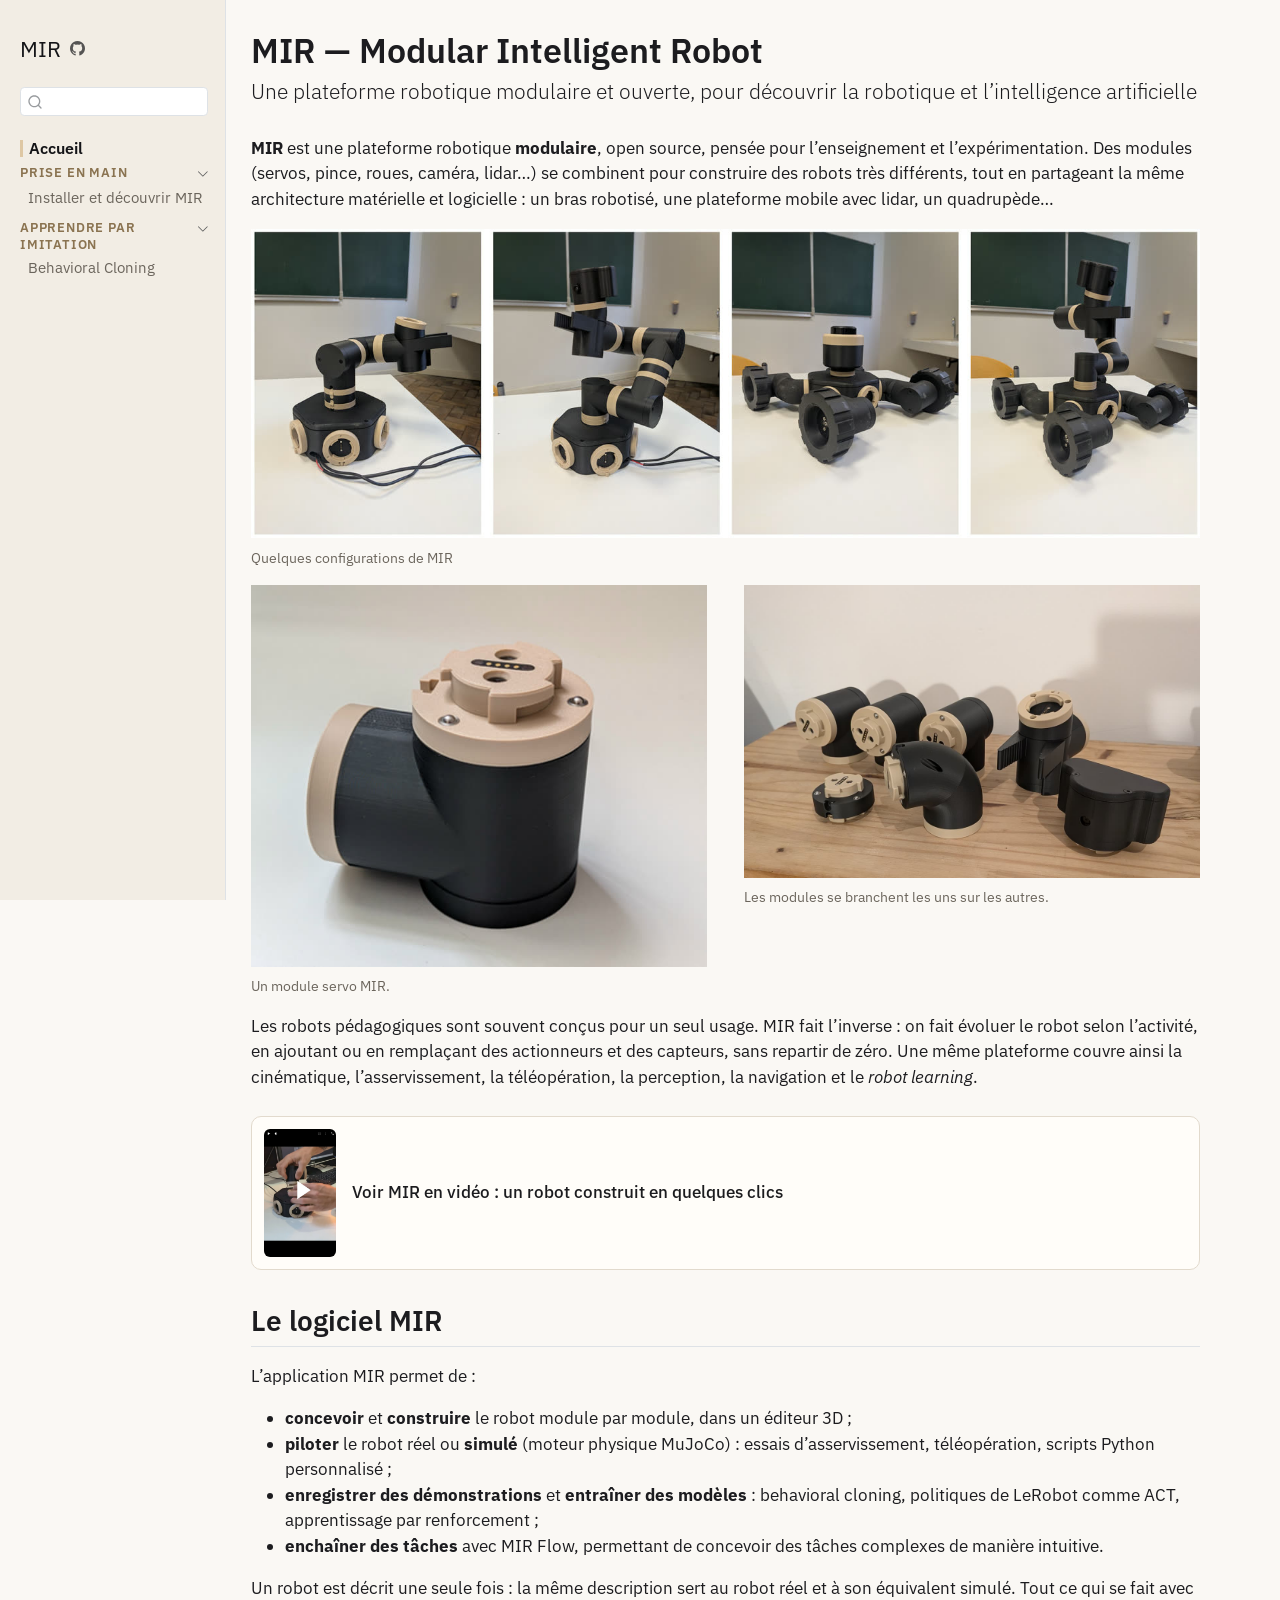
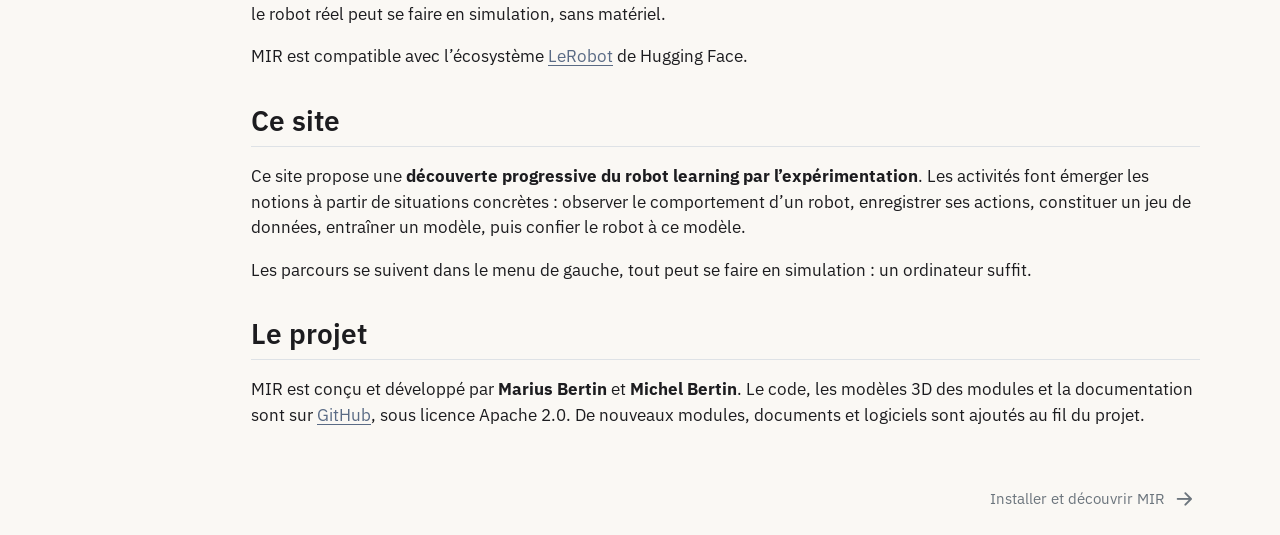
==== commit 4de072e8: "Site internet de MIR : accueil revu, « Ce qu'on fait avec MIR » illustré de captures Co-Authored-By:" ====
--- a/index.html
+++ b/index.html
@@ -36,7 +36,7 @@
 <script src="site_libs/quarto-search/fuse.min.js"></script>
 <script src="site_libs/quarto-search/quarto-search.js"></script>
 <meta name="quarto:offset" content="./">
-<link href="./prise-en-main.html" rel="next">
+<link href="./prise-en-main/" rel="next">
 <script src="site_libs/quarto-html/quarto.js" type="module"></script>
 <script src="site_libs/quarto-html/tabsets/tabsets.js" type="module"></script>
 <script src="site_libs/quarto-html/popper.min.js"></script>
@@ -88,7 +88,7 @@
       <button type="button" class="quarto-btn-toggle btn" data-bs-toggle="collapse" role="button" data-bs-target=".quarto-sidebar-collapse-item" aria-controls="quarto-sidebar" aria-expanded="false" aria-label="Basculer la barre latérale" onclick="if (window.quartoToggleHeadroom) { window.quartoToggleHeadroom(); }">
         <i class="bi bi-layout-text-sidebar-reverse"></i>
       </button>
-        <nav class="quarto-page-breadcrumbs" aria-label="breadcrumb"><ol class="breadcrumb"><li class="breadcrumb-item"><a href="./index.html">Accueil</a></li></ol></nav>
+        <nav class="quarto-page-breadcrumbs" aria-label="breadcrumb"><ol class="breadcrumb"><li class="breadcrumb-item"><a href="./">Accueil</a></li></ol></nav>
         <a class="flex-grow-1" role="navigation" data-bs-toggle="collapse" data-bs-target=".quarto-sidebar-collapse-item" aria-controls="quarto-sidebar" aria-expanded="false" aria-label="Basculer la barre latérale" onclick="if (window.quartoToggleHeadroom) { window.quartoToggleHeadroom(); }">      
         </a>
       <button type="button" class="btn quarto-search-button" aria-label="Recherche" onclick="window.quartoOpenSearch();">
@@ -118,7 +118,7 @@
     <ul class="list-unstyled mt-1">
         <li class="sidebar-item">
   <div class="sidebar-item-container"> 
-  <a href="./index.html" class="sidebar-item-text sidebar-link active">
+  <a href="./" class="sidebar-item-text sidebar-link active">
  <span class="menu-text">Accueil</span></a>
   </div>
 </li>
@@ -133,7 +133,7 @@
       <ul id="quarto-sidebar-section-1" class="collapse list-unstyled sidebar-section depth1 show">  
           <li class="sidebar-item">
   <div class="sidebar-item-container"> 
-  <a href="./prise-en-main.html" class="sidebar-item-text sidebar-link">
+  <a href="./prise-en-main/" class="sidebar-item-text sidebar-link">
  <span class="menu-text">Installer et découvrir MIR</span></a>
   </div>
 </li>
@@ -150,7 +150,7 @@
       <ul id="quarto-sidebar-section-2" class="collapse list-unstyled sidebar-section depth1 show">  
           <li class="sidebar-item">
   <div class="sidebar-item-container"> 
-  <a href="./behavioral-cloning.html" class="sidebar-item-text sidebar-link">
+  <a href="./behavioral-cloning/" class="sidebar-item-text sidebar-link">
  <span class="menu-text">Behavioral Cloning</span></a>
   </div>
 </li>
@@ -185,15 +185,13 @@
 </header>
 
 
+<p><strong>MIR</strong> est une plateforme robotique <strong>modulaire</strong>, open source, pensée pour l’enseignement et l’expérimentation. Des modules (servos, pince, roues, caméra, lidar…) se combinent pour construire des robots très différents, tout en partageant la même architecture matérielle et logicielle : un bras robotisé, une plateforme mobile avec lidar, un quadrupède…</p>
 <div class="quarto-figure quarto-figure-center">
 <figure class="figure">
 <p><img src="images/configurations.jpg" class="img-fluid figure-img"></p>
-<figcaption>Quelques configurations de MIR : bras 2 ddl, plateforme mobile avec bras 5 ddl et caméra, plateforme mobile avec lidar, plateforme mobile avec pince.</figcaption>
+<figcaption>Quelques configurations de MIR</figcaption>
 </figure>
 </div>
-<section id="la-plateforme-mir" class="level2">
-<h2 class="anchored" data-anchor-id="la-plateforme-mir">La plateforme MIR</h2>
-<p><strong>MIR</strong> est une plateforme robotique <strong>modulaire</strong>, open source, pensée pour l’enseignement, la recherche et l’expérimentation. Les mêmes modules matériels (servos, jonctions, coudes, pince, roues, caméra, lidar…) se combinent pour construire des robots très différents, tout en partageant la même architecture matérielle et logicielle : un bras robotisé, une plateforme mobile avec lidar, un quadrupède…</p>
 <div class="columns">
 <div class="column" style="width:48%;">
 <div class="quarto-figure quarto-figure-center">
@@ -215,28 +213,22 @@
 </div>
 <p>Les robots pédagogiques sont souvent conçus pour un seul usage. MIR fait l’inverse : on fait évoluer le robot selon l’activité, en ajoutant ou en remplaçant des actionneurs et des capteurs, sans repartir de zéro. Une même plateforme couvre ainsi la cinématique, l’asservissement, la téléopération, la perception, la navigation et le <em>robot learning</em>.</p>
 <p><a href="https://youtube.com/shorts/KHZeTSOmVA4" class="video-presentation"> <img src="images/video_presentation.jpg" alt="Vidéo de présentation de MIR"> <span>Voir MIR en vidéo : un robot construit en quelques clics</span> </a></p>
-</section>
 <section id="le-logiciel-mir" class="level2">
 <h2 class="anchored" data-anchor-id="le-logiciel-mir">Le logiciel MIR</h2>
-<p>L’application MIR accompagne toute la vie d’un robot :</p>
+<p>L’application MIR permet de :</p>
 <ul>
-<li><strong>le concevoir</strong> module par module, dans un éditeur 3D ;</li>
-<li><strong>le construire</strong>, guidé pas à pas, chaque module étant détecté dès qu’on le branche ;</li>
-<li><strong>le piloter</strong>, réel ou <strong>simulé</strong> (moteur physique MuJoCo) : essais d’asservissement, téléopération, scripts Python ;</li>
+<li><strong>concevoir</strong> et <strong>construire</strong> le robot module par module, dans un éditeur 3D ;</li>
+<li><strong>piloter</strong> le robot réel ou <strong>simulé</strong> (moteur physique MuJoCo) : essais d’asservissement, téléopération, scripts Python personnalisé ;</li>
 <li><strong>enregistrer des démonstrations</strong> et <strong>entraîner des modèles</strong> : behavioral cloning, politiques de LeRobot comme ACT, apprentissage par renforcement ;</li>
-<li><strong>enchaîner des tâches</strong> avec MIR Flow, jusqu’à un modèle de langage qui décide quoi faire.</li>
+<li><strong>enchaîner des tâches</strong> avec MIR Flow, permettant de concevoir des tâches complexes de manière intuitive.</li>
 </ul>
-<p>Un robot est décrit une seule fois : la même description sert au robot réel et à son jumeau simulé. Tout ce qui se fait avec le robot réel peut se faire en simulation, sans matériel. MIR est compatible avec l’écosystème <a href="https://github.com/huggingface/lerobot">LeRobot</a> de Hugging Face.</p>
+<p>Un robot est décrit une seule fois : la même description sert au robot réel et à son équivalent simulé. Tout ce qui se fait avec le robot réel peut se faire en simulation, sans matériel.</p>
+<p>MIR est compatible avec l’écosystème <a href="https://github.com/huggingface/lerobot">LeRobot</a> de Hugging Face.</p>
 </section>
 <section id="ce-site" class="level2">
 <h2 class="anchored" data-anchor-id="ce-site">Ce site</h2>
 <p>Ce site propose une <strong>découverte progressive du robot learning par l’expérimentation</strong>. Les activités font émerger les notions à partir de situations concrètes : observer le comportement d’un robot, enregistrer ses actions, constituer un jeu de données, entraîner un modèle, puis confier le robot à ce modèle.</p>
-<p>Les parcours se suivent dans le menu de gauche :</p>
-<ol type="1">
-<li><strong><a href="./prise-en-main.html">Prise en main</a></strong> : installer MIR et faire le tour de l’application ;</li>
-<li><strong><a href="./behavioral-cloning.html">Apprendre par imitation</a></strong> : le <em>Behavioral Cloning</em>, avec un bras simple à trois degrés de liberté et une pince.</li>
-</ol>
-<p>Tout se fait en simulation : un ordinateur suffit. Les manipulations dans l’application sont montrées dans de courtes vidéos.</p>
+<p>Les parcours se suivent dans le menu de gauche, tout peut se faire en simulation : un ordinateur suffit.</p>
 </section>
 <section id="le-projet" class="level2">
 <h2 class="anchored" data-anchor-id="le-projet">Le projet</h2>
@@ -650,7 +642,7 @@
   <div class="nav-page nav-page-previous">
   </div>
   <div class="nav-page nav-page-next">
-      <a href="./prise-en-main.html" class="pagination-link" aria-label="Installer et découvrir MIR">
+      <a href="./prise-en-main/" class="pagination-link" aria-label="Installer et découvrir MIR">
         <span class="nav-page-text">Installer et découvrir MIR</span> <i class="bi bi-arrow-right-short"></i>
       </a>
   </div>
--- a/styles.css
+++ b/styles.css
@@ -69,3 +69,11 @@
 p code, li code, td code { color: var(--sand-dark) !important; background: var(--panel) !important; }
 #TOC .nav-link.active, #TOC a.active { color: var(--ink) !important; border-left-color: var(--sand) !important; }
 #TOC a { color: var(--muted); }
+
+/* --- Captures d'écran de l'application --- */
+img.capture {
+  border-radius: 8px;
+  border: 1px solid var(--border);
+  box-shadow: 0 4px 16px rgba(20, 20, 23, 0.07);
+}
+.figure-caption, figcaption { color: var(--muted); font-size: 0.85rem; }
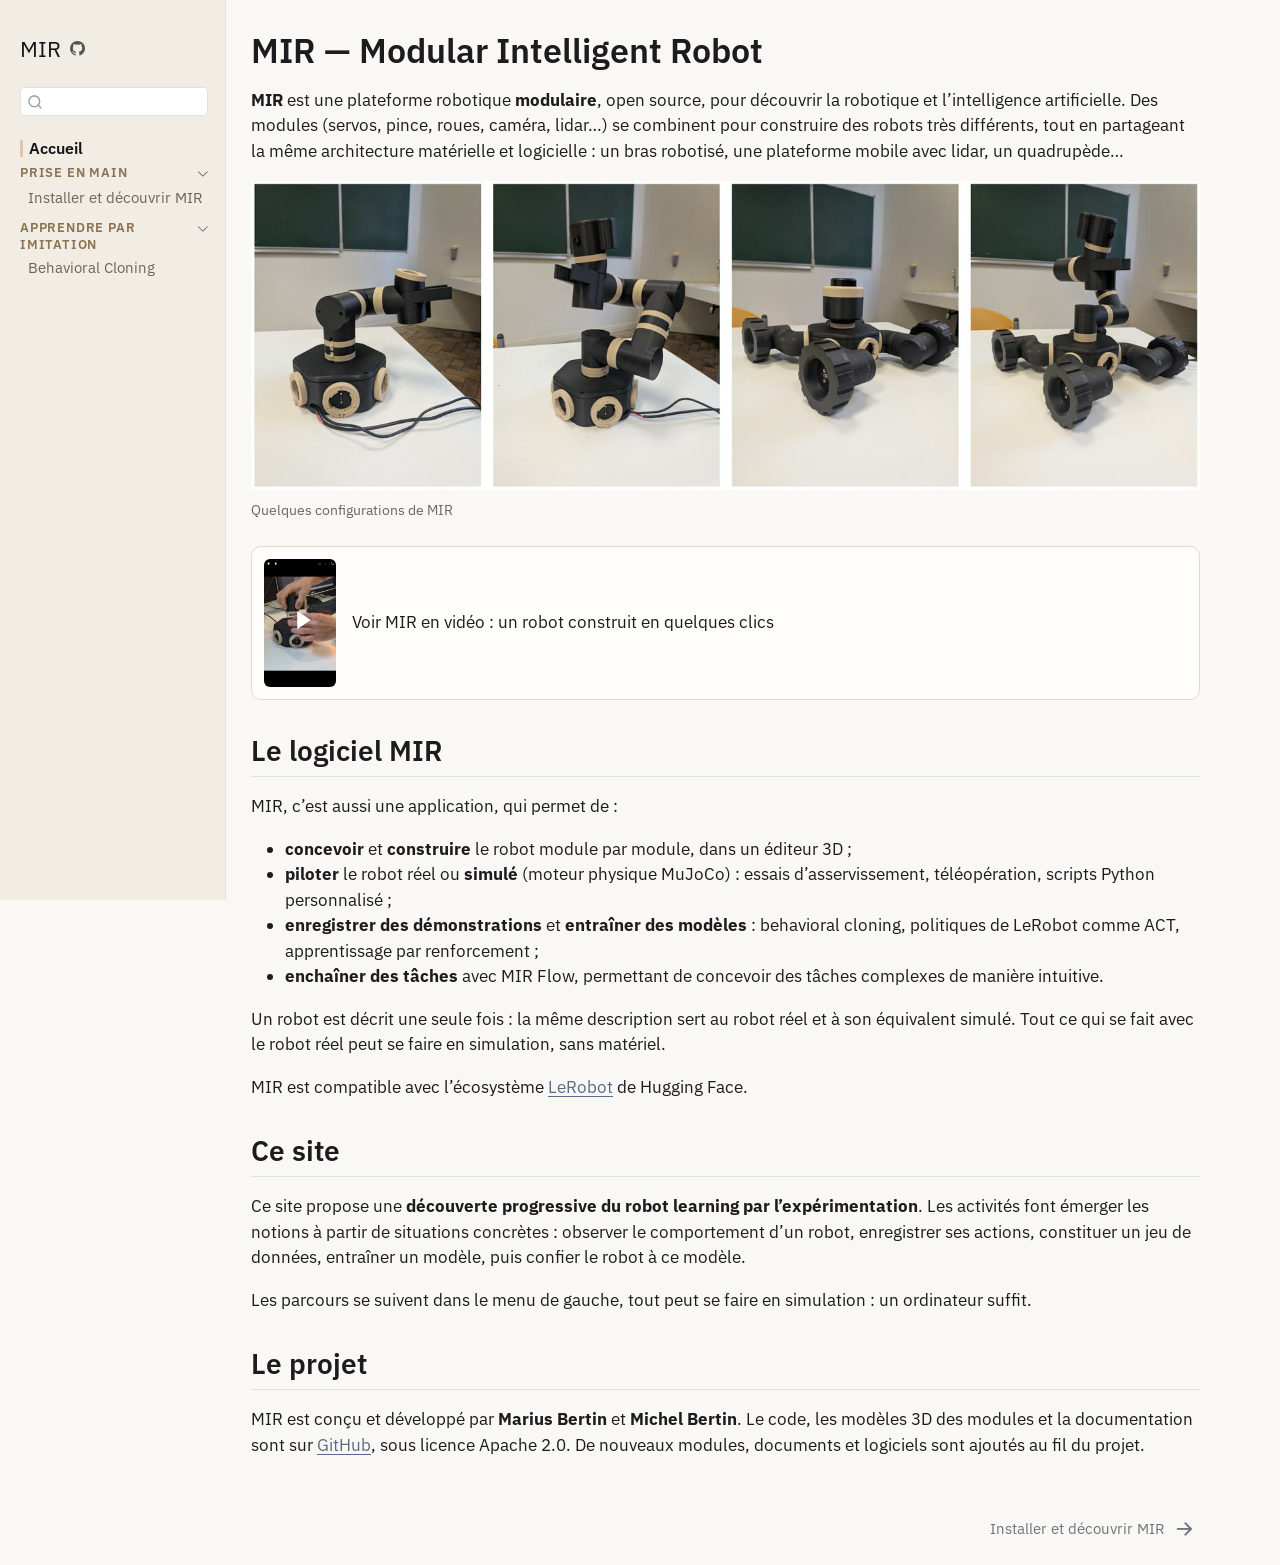
==== commit 28094d9c: "Site internet de MIR : mise à jour du 28/10/2026 à 12:45" ====
--- a/index.html
+++ b/index.html
@@ -168,7 +168,6 @@
 <header id="title-block-header" class="quarto-title-block default">
 <div class="quarto-title">
 <h1 class="title">MIR — Modular Intelligent Robot</h1>
-<p class="subtitle lead">Une plateforme robotique modulaire et ouverte, pour découvrir la robotique et l’intelligence artificielle</p>
 </div>
 
 
@@ -185,37 +184,17 @@
 </header>
 
 
-<p><strong>MIR</strong> est une plateforme robotique <strong>modulaire</strong>, open source, pensée pour l’enseignement et l’expérimentation. Des modules (servos, pince, roues, caméra, lidar…) se combinent pour construire des robots très différents, tout en partageant la même architecture matérielle et logicielle : un bras robotisé, une plateforme mobile avec lidar, un quadrupède…</p>
+<p><strong>MIR</strong> est une plateforme robotique <strong>modulaire</strong>, open source, pour découvrir la robotique et l’intelligence artificielle. Des modules (servos, pince, roues, caméra, lidar…) se combinent pour construire des robots très différents, tout en partageant la même architecture matérielle et logicielle : un bras robotisé, une plateforme mobile avec lidar, un quadrupède…</p>
 <div class="quarto-figure quarto-figure-center">
 <figure class="figure">
 <p><img src="images/configurations.jpg" class="img-fluid figure-img"></p>
 <figcaption>Quelques configurations de MIR</figcaption>
 </figure>
 </div>
-<div class="columns">
-<div class="column" style="width:48%;">
-<div class="quarto-figure quarto-figure-center">
-<figure class="figure">
-<p><img src="images/module.jpg" class="img-fluid figure-img"></p>
-<figcaption>Un module servo MIR.</figcaption>
-</figure>
-</div>
-</div><div class="column" style="width:4%;">
-
-</div><div class="column" style="width:48%;">
-<div class="quarto-figure quarto-figure-center">
-<figure class="figure">
-<p><img src="images/modules.jpg" class="img-fluid figure-img"></p>
-<figcaption>Les modules se branchent les uns sur les autres.</figcaption>
-</figure>
-</div>
-</div>
-</div>
-<p>Les robots pédagogiques sont souvent conçus pour un seul usage. MIR fait l’inverse : on fait évoluer le robot selon l’activité, en ajoutant ou en remplaçant des actionneurs et des capteurs, sans repartir de zéro. Une même plateforme couvre ainsi la cinématique, l’asservissement, la téléopération, la perception, la navigation et le <em>robot learning</em>.</p>
-<p><a href="https://youtube.com/shorts/KHZeTSOmVA4" class="video-presentation"> <img src="images/video_presentation.jpg" alt="Vidéo de présentation de MIR"> <span>Voir MIR en vidéo : un robot construit en quelques clics</span> </a></p>
+<p><a href="https://youtube.com/shorts/KHZeTSOmVA4" class="video-presentation"> <img src="images/video_presentation.jpg" alt="Vidéo de présentation de MIR"> Voir MIR en vidéo : un robot construit en quelques clics </a></p>
 <section id="le-logiciel-mir" class="level2">
 <h2 class="anchored" data-anchor-id="le-logiciel-mir">Le logiciel MIR</h2>
-<p>L’application MIR permet de :</p>
+<p>MIR, c’est aussi une application, qui permet de :</p>
 <ul>
 <li><strong>concevoir</strong> et <strong>construire</strong> le robot module par module, dans un éditeur 3D ;</li>
 <li><strong>piloter</strong> le robot réel ou <strong>simulé</strong> (moteur physique MuJoCo) : essais d’asservissement, téléopération, scripts Python personnalisé ;</li>
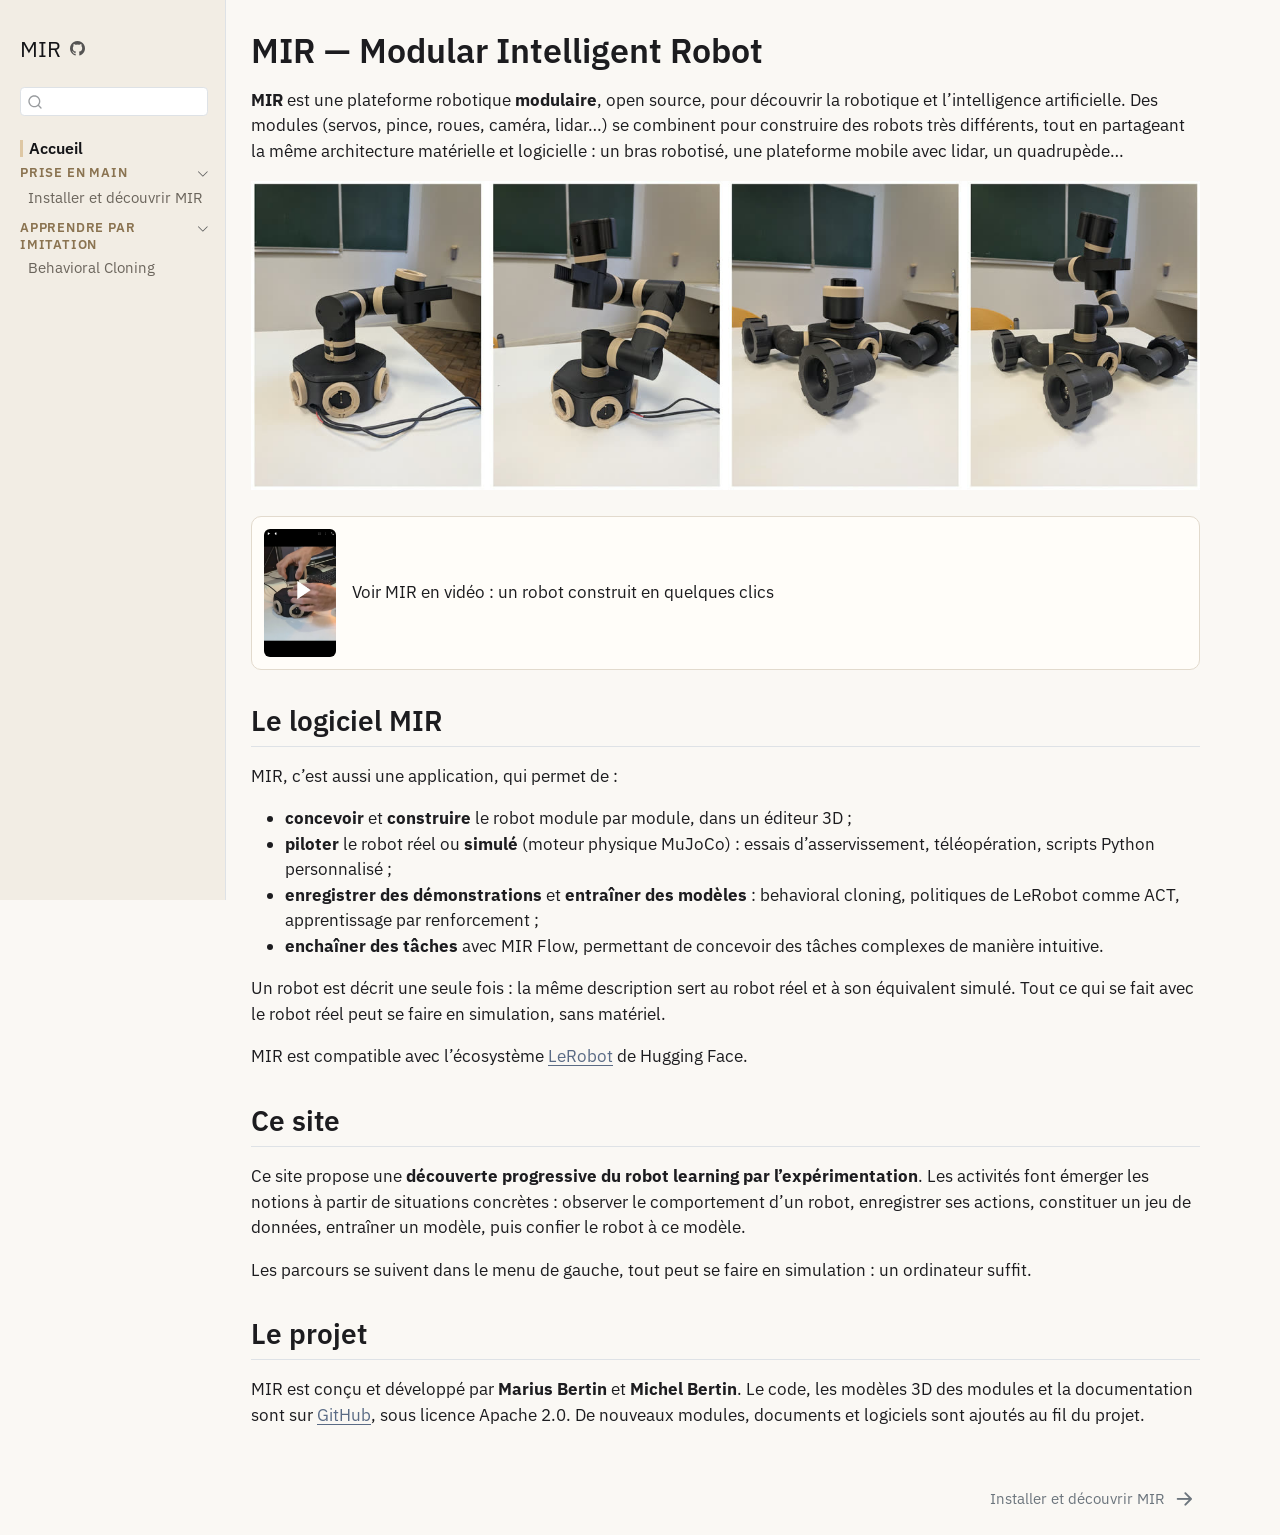
==== commit 5a0e9dcb: "Site internet de MIR : mise à jour du 28/10/2026 à 12:46" ====
--- a/index.html
+++ b/index.html
@@ -185,12 +185,7 @@
 
 
 <p><strong>MIR</strong> est une plateforme robotique <strong>modulaire</strong>, open source, pour découvrir la robotique et l’intelligence artificielle. Des modules (servos, pince, roues, caméra, lidar…) se combinent pour construire des robots très différents, tout en partageant la même architecture matérielle et logicielle : un bras robotisé, une plateforme mobile avec lidar, un quadrupède…</p>
-<div class="quarto-figure quarto-figure-center">
-<figure class="figure">
-<p><img src="images/configurations.jpg" class="img-fluid figure-img"></p>
-<figcaption>Quelques configurations de MIR</figcaption>
-</figure>
-</div>
+<p><img src="images/configurations.jpg" class="img-fluid"></p>
 <p><a href="https://youtube.com/shorts/KHZeTSOmVA4" class="video-presentation"> <img src="images/video_presentation.jpg" alt="Vidéo de présentation de MIR"> Voir MIR en vidéo : un robot construit en quelques clics </a></p>
 <section id="le-logiciel-mir" class="level2">
 <h2 class="anchored" data-anchor-id="le-logiciel-mir">Le logiciel MIR</h2>
